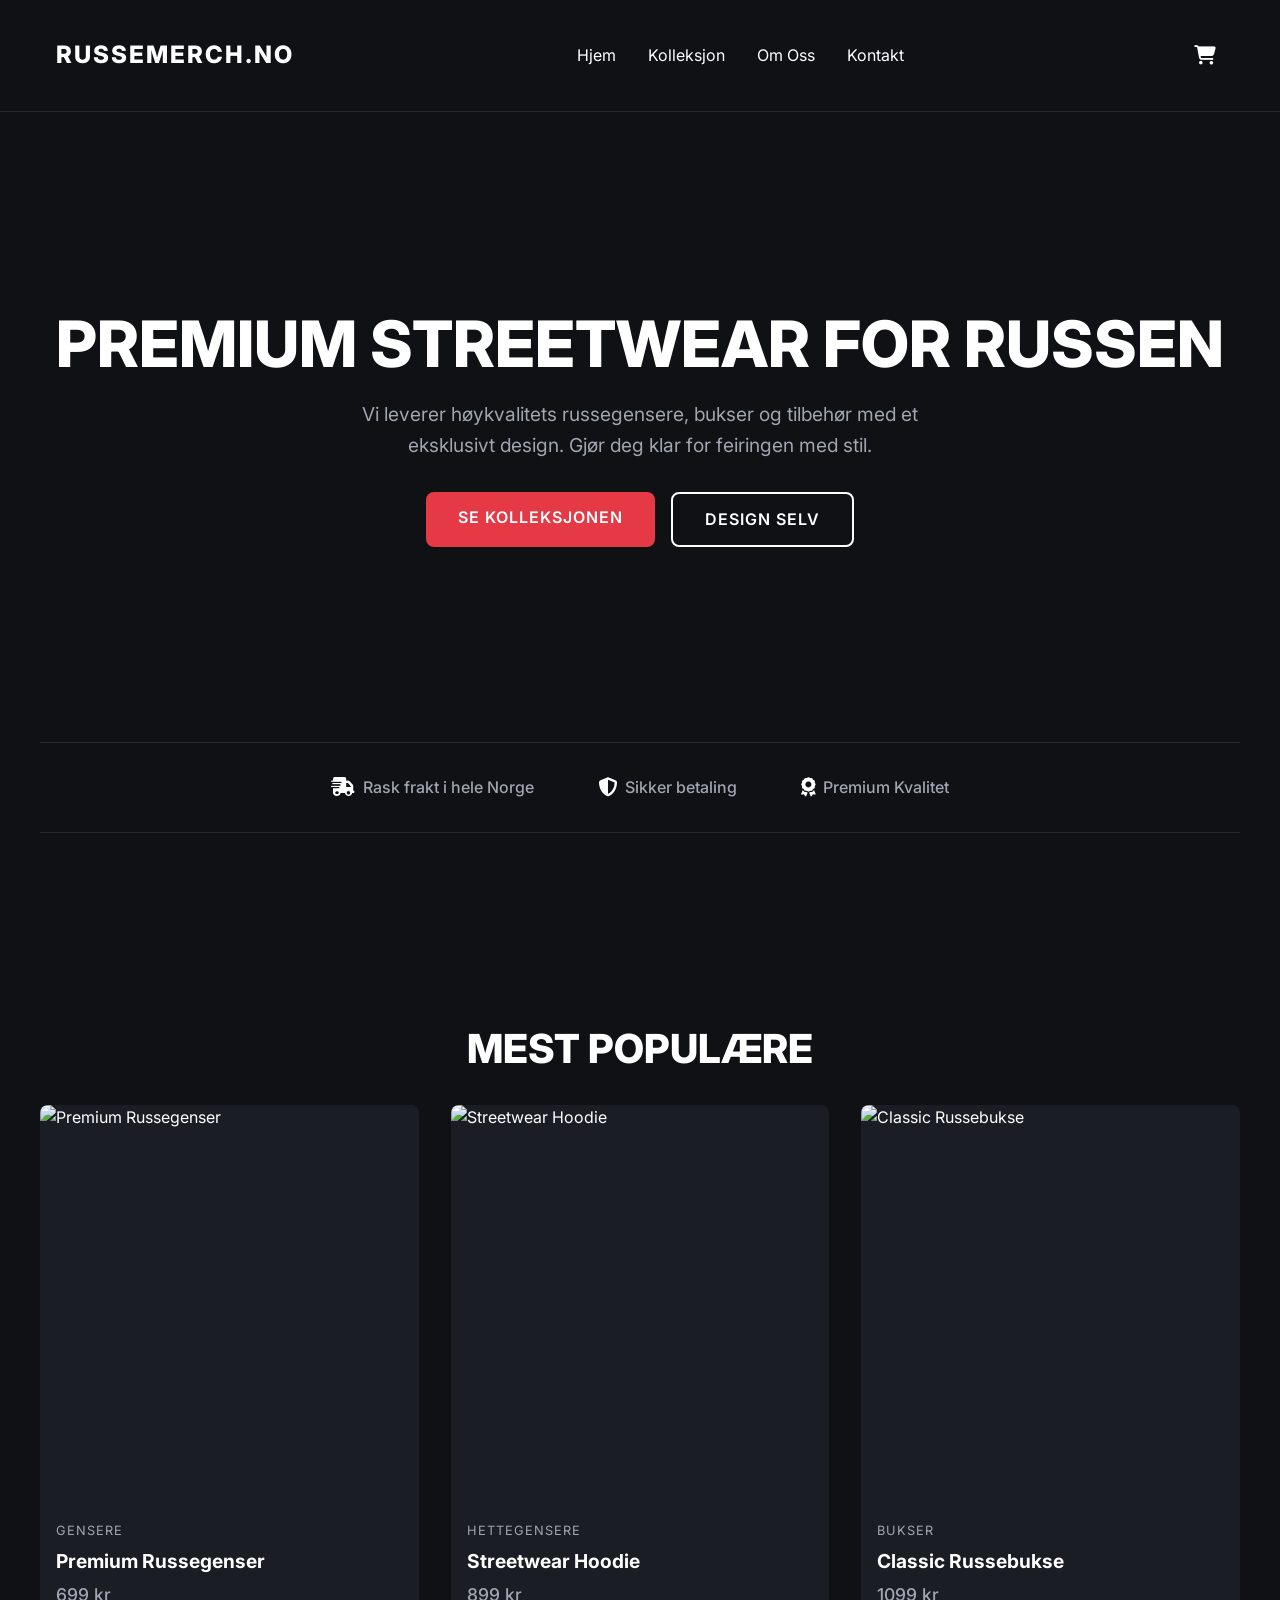
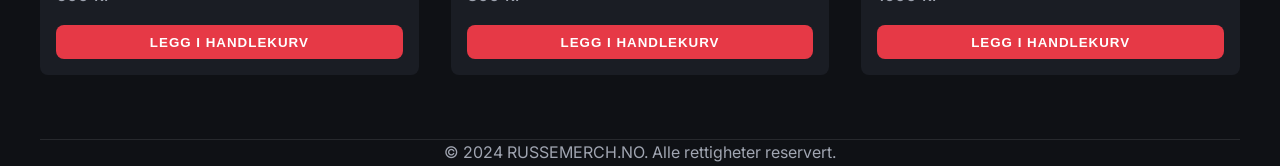
==== index.html @ 44b229a7 "Move all files from src to root - Move all files from the `src` directory to the root directory - En" ====
<!DOCTYPE html>
<html lang="no">
<head>
    <meta charset="UTF-8">
    <meta name="viewport" content="width=device-width, initial-scale=1.0">
    <title>Premium Russemerch</title>
    <link rel="stylesheet" href="styles.css">
    <!-- Bruker FontAwesome for ikoner -->
    <link rel="stylesheet" href="https://cdnjs.cloudflare.com/ajax/libs/font-awesome/6.4.0/css/all.min.css">
</head>
<body>

    <header>
        <div class="container nav-container">
            <div class="logo">RUSSEMERCH.NO</div>
            <nav>
                <ul>
                    <li><a href="index.html">Hjem</a></li>
                    <li><a href="shop.html">Kolleksjon</a></li>
                    <li><a href="#">Om Oss</a></li>
                    <li><a href="#">Kontakt</a></li>
                </ul>
            </nav>
            <div class="cart">
                <a href="#" onclick="openCart(); return false;">
                    <i class="fa-solid fa-cart-shopping"></i>
                    <span id="cart-badge">0</span>
                </a>
            </div>
        </div>
    </header>

    <!-- Handlekurv Overlay -->
    <div class="cart-overlay" id="cart-overlay">
        <div class="cart-sidebar">
            <div class="cart-header">
                <h2>Din Handlekurv</h2>
                <button class="close-cart" onclick="closeCart()">&times;</button>
            </div>
            <div class="cart-items" id="cart-items">
                <!-- Produkter injiseres her -->
            </div>
            <div class="cart-footer">
                <div class="cart-total">
                    <span>Totalt:</span>
                    <span id="cart-total-price">0 kr</span>
                </div>
                <button class="btn btn-primary btn-checkout">Gå til kasse</button>
            </div>
        </div>
    </div>

    <main>
        <section class="hero container">
            <h1>Premium Streetwear for Russen</h1>
            <p>Vi leverer høykvalitets russegensere, bukser og tilbehør med et eksklusivt design. Gjør deg klar for feiringen med stil.</p>
            <div class="hero-buttons">
                <a href="#" class="btn btn-primary">Se Kolleksjonen</a>
                <a href="#" class="btn btn-secondary">Design Selv</a>
            </div>
        </section>

        <section class="trust-section container">
            <div class="trust-item">
                <i class="fa-solid fa-truck-fast"></i>
                <span>Rask frakt i hele Norge</span>
            </div>
            <div class="trust-item">
                <i class="fa-solid fa-shield-halved"></i>
                <span>Sikker betaling</span>
            </div>
            <div class="trust-item">
                <i class="fa-solid fa-award"></i>
                <span>Premium Kvalitet</span>
            </div>
        </section>

        <section class="featured container">
            <h2>Mest Populære</h2>
            <div class="product-grid" id="featured-products">
                <!-- Produkter genereres her via JavaScript -->
            </div>
        </section>
    </main>

    <footer class="container">
        <p>&copy; 2024 RUSSEMERCH.NO. Alle rettigheter reservert.</p>
    </footer>

    <!-- Laster inn data og app script -->
    <script src="data.js"></script>
    <script src="cart.js"></script>
    <script src="app.js"></script>
</body>
</html>
---- styles.css ----
@import url('https://fonts.googleapis.com/css2?family=Inter:wght@400;500;700;800&display=swap');

:root {
  /* Farger */
  --bg-color: #0f1115; /* Dyp mørkegrå/svart */
  --bg-surface: #1a1d24; /* Litt lysere for kort etc. */
  --text-primary: #ffffff; /* Ren hvit */
  --text-secondary: #a0a5b1; /* Grå for undertitler og mindre tekst */
  --accent-color: #e63946; /* Rød aksentfarge for kjøpsknapper etc */
  --accent-hover: #f94144; /* Litt lysere ved hover */

  /* Typografi */
  --font-family: 'Inter', sans-serif;

  /* Avstander */
  --spacing-xs: 0.5rem;
  --spacing-sm: 1rem;
  --spacing-md: 2rem;
  --spacing-lg: 4rem;
  --spacing-xl: 8rem;

  /* Andre */
  --border-radius: 8px;
  --transition-speed: 0.3s;
}

/* Global Reset */
* {
  margin: 0;
  padding: 0;
  box-sizing: border-box;
}

body {
  font-family: var(--font-family);
  background-color: var(--bg-color);
  color: var(--text-primary);
  line-height: 1.6;
  -webkit-font-smoothing: antialiased;
}

/* Typografi */
h1, h2, h3, h4, h5, h6 {
  font-weight: 800;
  line-height: 1.2;
}

a {
  color: var(--text-primary);
  text-decoration: none;
  transition: color var(--transition-speed) ease;
}

a:hover {
  color: var(--accent-color);
}

/* Knapper */
.btn {
  display: inline-block;
  padding: 0.8rem 2rem;
  font-weight: 600;
  text-transform: uppercase;
  letter-spacing: 1px;
  border-radius: var(--border-radius);
  cursor: pointer;
  border: none;
  transition: all var(--transition-speed) ease;
}

.btn-primary {
  background-color: var(--accent-color);
  color: var(--text-primary);
}

.btn-primary:hover {
  background-color: var(--accent-hover);
  transform: translateY(-2px);
  box-shadow: 0 4px 12px rgba(230, 57, 70, 0.4);
}

.btn-secondary {
  background-color: transparent;
  color: var(--text-primary);
  border: 2px solid var(--text-primary);
}

.btn-secondary:hover {
  background-color: var(--text-primary);
  color: var(--bg-color);
}

/* Layout */
.container {
  max-width: 1200px;
  margin: 0 auto;
  padding: 0 var(--spacing-sm);
}

/* Header */
header {
  padding: var(--spacing-md) 0;
  border-bottom: 1px solid rgba(255, 255, 255, 0.1);
}

.nav-container {
  display: flex;
  justify-content: space-between;
  align-items: center;
}

.logo {
  font-size: 1.5rem;
  font-weight: 800;
  letter-spacing: 2px;
  text-transform: uppercase;
}

nav ul {
  list-style: none;
  display: flex;
  gap: var(--spacing-md);
}

/* Hero Section */
.hero {
  padding: var(--spacing-xl) 0;
  text-align: center;
  display: flex;
  flex-direction: column;
  align-items: center;
  justify-content: center;
  min-height: 70vh;
}

.hero h1 {
  font-size: 4rem;
  margin-bottom: var(--spacing-sm);
  text-transform: uppercase;
}

.hero p {
  font-size: 1.2rem;
  color: var(--text-secondary);
  max-width: 600px;
  margin-bottom: var(--spacing-md);
}

.hero-buttons {
  display: flex;
  gap: var(--spacing-sm);
}

/* Trust Section */
.trust-section {
  display: flex;
  justify-content: center;
  gap: var(--spacing-lg);
  padding: var(--spacing-md) 0;
  border-top: 1px solid rgba(255, 255, 255, 0.1);
  border-bottom: 1px solid rgba(255, 255, 255, 0.1);
  margin-bottom: var(--spacing-xl);
}

.trust-item {
  display: flex;
  align-items: center;
  gap: var(--spacing-xs);
  color: var(--text-secondary);
  font-weight: 500;
}

.trust-item i {
  color: var(--text-primary);
  font-size: 1.2rem;
}

/* Featured Products */
.featured {
  padding: var(--spacing-lg) 0;
}

.featured h2 {
  font-size: 2.5rem;
  margin-bottom: var(--spacing-md);
  text-align: center;
  text-transform: uppercase;
}

.product-grid {
  display: grid;
  grid-template-columns: repeat(auto-fit, minmax(300px, 1fr));
  gap: var(--spacing-md);
}

/* Product Card */
.product-card {
  background-color: var(--bg-surface);
  border-radius: var(--border-radius);
  overflow: hidden;
  transition: transform var(--transition-speed) ease;
}

.product-card:hover {
  transform: translateY(-5px);
}

.product-image {
  width: 100%;
  height: 400px;
  object-fit: cover;
  display: block;
}

.product-info {
  padding: var(--spacing-sm);
  display: flex;
  flex-direction: column;
  gap: var(--spacing-xs);
}

.product-category {
  font-size: 0.8rem;
  color: var(--text-secondary);
  text-transform: uppercase;
  letter-spacing: 1px;
}

.product-title {
  font-size: 1.2rem;
  font-weight: 700;
}

.product-price {
  font-size: 1.1rem;
  font-weight: 500;
  color: var(--text-secondary);
}

.product-card .btn {
  width: 100%;
  text-align: center;
  margin-top: var(--spacing-xs);
  padding: 0.6rem;
}

/* Footer */
footer {
  text-align: center;
  padding: var(--spacing-md) 0;
  margin-top: var(--spacing-xl);
  border-top: 1px solid rgba(255, 255, 255, 0.1);
  color: var(--text-secondary);
}

/* Responsive */
@media (max-width: 768px) {
  .hero h1 {
    font-size: 2.5rem;
  }

  .trust-section {
    flex-direction: column;
    align-items: center;
    gap: var(--spacing-sm);
  }

  .nav-container {
    flex-direction: column;
    gap: var(--spacing-sm);
  }

  nav ul {
    flex-wrap: wrap;
    justify-content: center;
  }
}

/* Butikkside - Filtrering */
.filter-container {
  display: flex;
  justify-content: center;
  gap: var(--spacing-sm);
  margin-bottom: var(--spacing-md);
  flex-wrap: wrap;
}

.filter-btn {
  background-color: transparent;
  color: var(--text-primary);
  border: 1px solid var(--text-secondary);
  padding: 0.5rem 1.5rem;
  border-radius: 20px;
  cursor: pointer;
  transition: all var(--transition-speed) ease;
  font-weight: 500;
}

.filter-btn:hover, .filter-btn.active {
  background-color: var(--accent-color);
  border-color: var(--accent-color);
}

.shop-header {
  padding: var(--spacing-lg) 0 var(--spacing-sm) 0;
  text-align: center;
}

.shop-header h1 {
  font-size: 3rem;
  text-transform: uppercase;
  margin-bottom: var(--spacing-sm);
}

/* Handlekurv Ikon og Badge */
.cart {
  position: relative;
  font-size: 1.2rem;
}

.cart a {
  display: block;
  padding: 0.5rem;
}

#cart-badge {
  position: absolute;
  top: 0;
  right: -5px;
  background-color: var(--accent-color);
  color: white;
  font-size: 0.7rem;
  font-weight: 700;
  width: 18px;
  height: 18px;
  border-radius: 50%;
  display: flex;
  align-items: center;
  justify-content: center;
  opacity: 0;
  transition: opacity var(--transition-speed) ease;
}

#cart-badge.visible {
  opacity: 1;
}

/* Slide-in Handlekurv */
.cart-overlay {
  position: fixed;
  top: 0;
  left: 0;
  width: 100%;
  height: 100%;
  background-color: rgba(0, 0, 0, 0.7);
  z-index: 1000;
  opacity: 0;
  visibility: hidden;
  transition: all var(--transition-speed) ease;
}

.cart-overlay.open {
  opacity: 1;
  visibility: visible;
}

.cart-sidebar {
  position: fixed;
  top: 0;
  right: -400px;
  width: 400px;
  max-width: 100%;
  height: 100%;
  background-color: var(--bg-surface);
  z-index: 1001;
  box-shadow: -5px 0 15px rgba(0,0,0,0.5);
  display: flex;
  flex-direction: column;
  transition: right var(--transition-speed) ease;
}

.cart-overlay.open .cart-sidebar {
  right: 0;
}

.cart-header {
  display: flex;
  justify-content: space-between;
  align-items: center;
  padding: var(--spacing-md);
  border-bottom: 1px solid rgba(255, 255, 255, 0.1);
}

.cart-header h2 {
  font-size: 1.5rem;
  text-transform: uppercase;
}

.close-cart {
  background: none;
  border: none;
  color: var(--text-secondary);
  font-size: 1.5rem;
  cursor: pointer;
  transition: color var(--transition-speed);
}

.close-cart:hover {
  color: var(--accent-color);
}

.cart-items {
  flex-grow: 1;
  overflow-y: auto;
  padding: var(--spacing-md);
  display: flex;
  flex-direction: column;
  gap: var(--spacing-sm);
}

.cart-item {
  display: flex;
  gap: var(--spacing-sm);
  background-color: var(--bg-color);
  padding: var(--spacing-xs);
  border-radius: var(--border-radius);
  align-items: center;
}

.cart-item-img {
  width: 70px;
  height: 70px;
  object-fit: cover;
  border-radius: 4px;
}

.cart-item-info {
  flex-grow: 1;
}

.cart-item-title {
  font-weight: 700;
  font-size: 0.9rem;
  margin-bottom: 5px;
}

.cart-item-price {
  color: var(--text-secondary);
  font-size: 0.9rem;
}

.cart-item-controls {
  display: flex;
  align-items: center;
  gap: 10px;
  margin-top: 5px;
}

.qty-btn {
  background-color: var(--bg-surface);
  border: 1px solid var(--text-secondary);
  color: var(--text-primary);
  width: 24px;
  height: 24px;
  border-radius: 4px;
  cursor: pointer;
  display: flex;
  align-items: center;
  justify-content: center;
}

.qty-btn:hover {
  background-color: var(--text-secondary);
}

.remove-item {
  color: var(--accent-color);
  background: none;
  border: none;
  cursor: pointer;
  font-size: 0.8rem;
  margin-left: auto;
  padding: 5px;
}

.remove-item:hover {
  text-decoration: underline;
}

.cart-footer {
  padding: var(--spacing-md);
  border-top: 1px solid rgba(255, 255, 255, 0.1);
}

.cart-total {
  display: flex;
  justify-content: space-between;
  font-size: 1.2rem;
  font-weight: 700;
  margin-bottom: var(--spacing-md);
}

.btn-checkout {
  width: 100%;
  text-align: center;
}

.empty-cart-msg {
  text-align: center;
  color: var(--text-secondary);
  margin-top: var(--spacing-lg);
}

@media (max-width: 480px) {
  .cart-sidebar {
    width: 100%;
  }
}
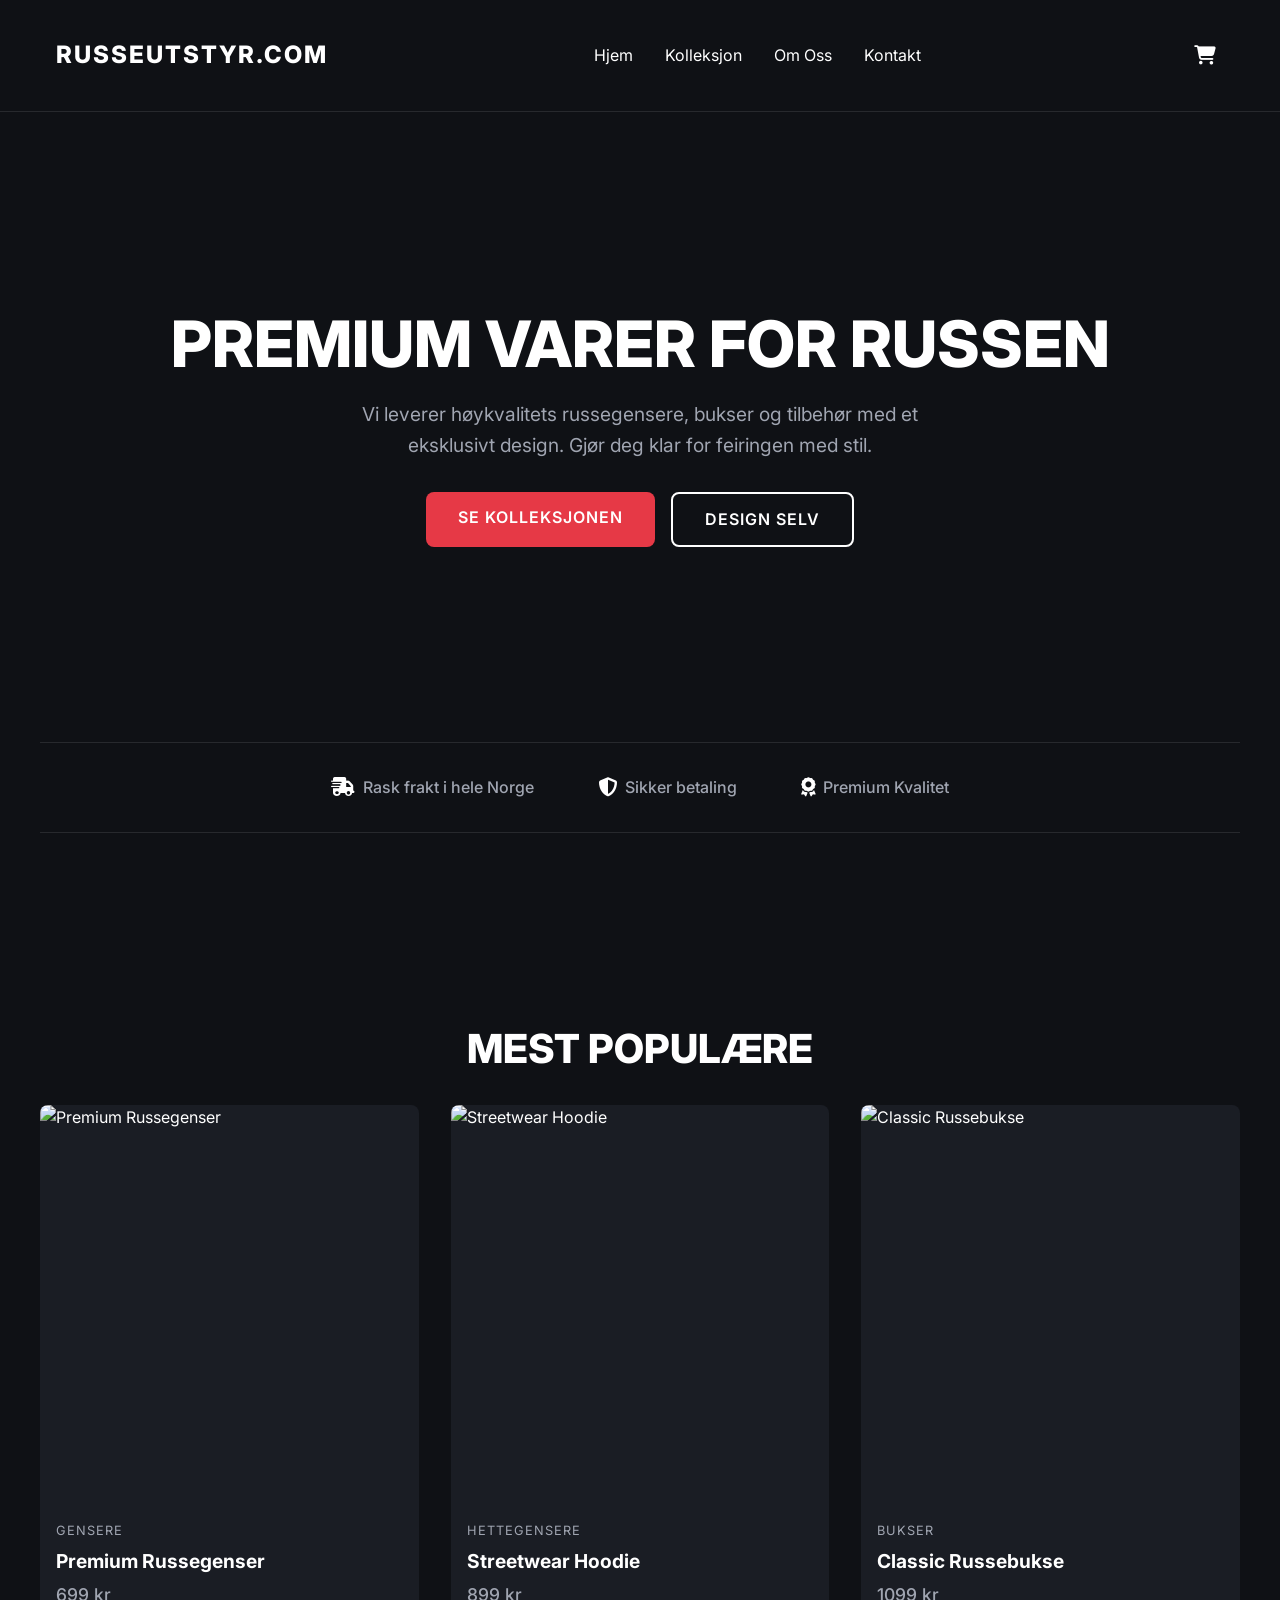
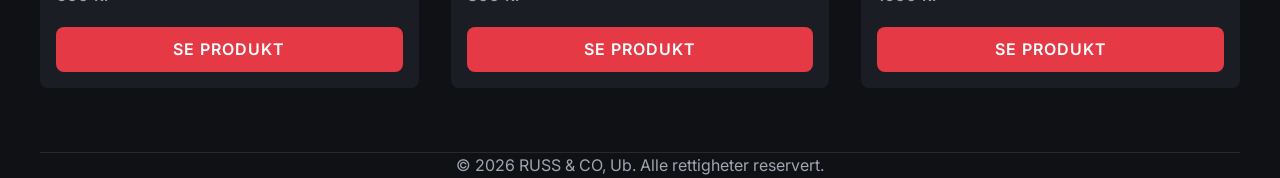
==== commit 0e91fdff: "Update branding and footer information in index.html" ====
--- a/index.html
+++ b/index.html
@@ -12,7 +12,7 @@
 
     <header>
         <div class="container nav-container">
-            <div class="logo">RUSSEMERCH.NO</div>
+            <div class="logo">Russeutstyr.com</div>
             <nav>
                 <ul>
                     <li><a href="index.html">Hjem</a></li>
@@ -52,7 +52,7 @@
 
     <main>
         <section class="hero container">
-            <h1>Premium Streetwear for Russen</h1>
+            <h1>Premium Varer for Russen</h1>
             <p>Vi leverer høykvalitets russegensere, bukser og tilbehør med et eksklusivt design. Gjør deg klar for feiringen med stil.</p>
             <div class="hero-buttons">
                 <a href="#" class="btn btn-primary">Se Kolleksjonen</a>
@@ -84,7 +84,7 @@
     </main>
 
     <footer class="container">
-        <p>&copy; 2024 RUSSEMERCH.NO. Alle rettigheter reservert.</p>
+        <p>&copy; 2026 RUSS & CO, Ub. Alle rettigheter reservert.</p>
     </footer>
 
     <!-- Laster inn data og app script -->
